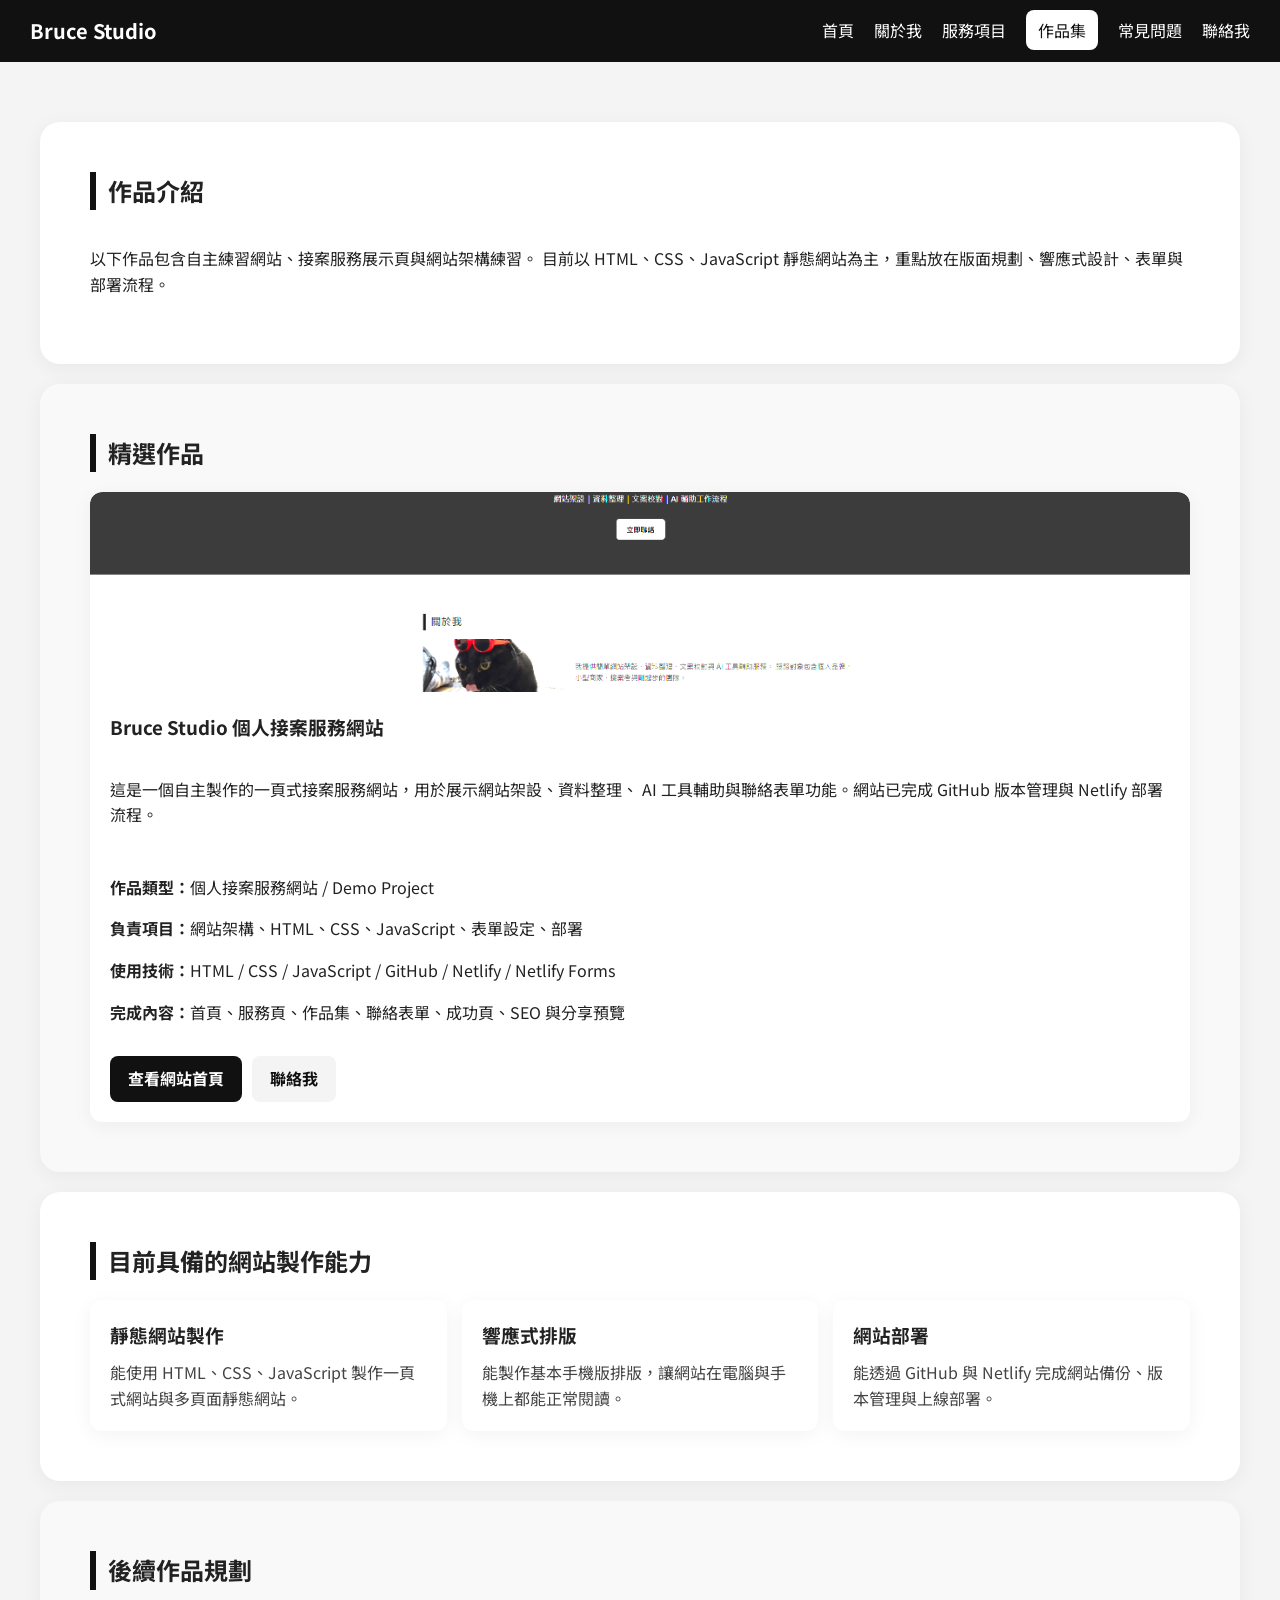
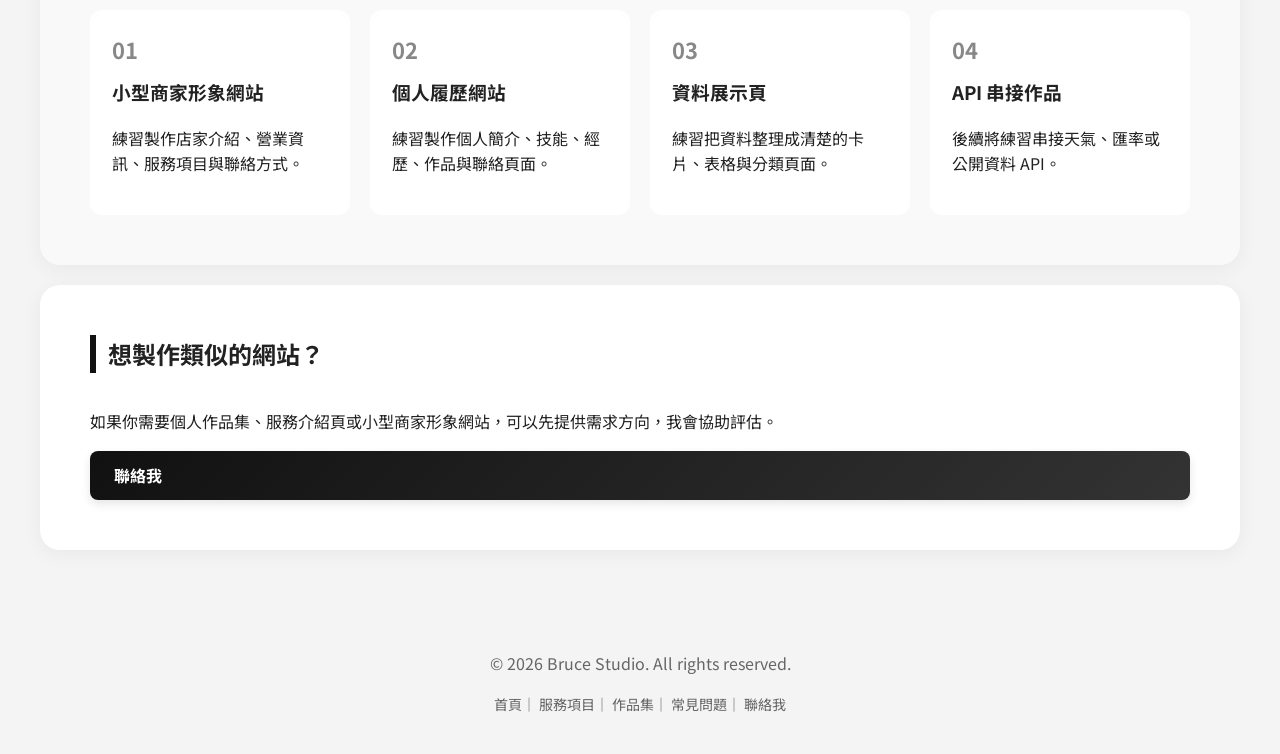
==== portfolio.html @ 26426ffe "Add FAQ page and mobile hamburger menu" ====
<!DOCTYPE html>
<html lang="zh-Hant">
<head>
  <meta charset="UTF-8">
  <meta name="viewport" content="width=device-width, initial-scale=1.0">
  <title>作品集｜Bruce Studio</title>
  <link rel="preconnect" href="https://fonts.googleapis.com">
  <link rel="preconnect" href="https://fonts.gstatic.com" crossorigin>
  <link href="https://fonts.googleapis.com/css2?family=Noto+Sans+TC:wght@400;500;700&display=swap" rel="stylesheet">
  <link rel="stylesheet" href="style.css">
</head>
<body>
  <nav>
    <div class="logo">
      <a href="index.html">Bruce Studio</a>
    </div>
    <button class="menu-toggle" onclick="toggleMenu()">☰</button>
    <ul id="navMenu">
      <li><a href="index.html">首頁</a></li>
      <li><a href="about.html">關於我</a></li>
      <li><a href="services.html">服務項目</a></li>
      <li><a href="portfolio.html" class="active">作品集</a></li>
      <li><a href="faq.html">常見問題</a></li>
      <li><a href="contact.html">聯絡我</a></li>
    </ul>
  </nav>

  <main class="bento-container">
    <section class="bento-item bento-col-span-4">
      <h2>作品介紹</h2>
      <p>
        以下作品包含自主練習網站、接案服務展示頁與網站架構練習。
        目前以 HTML、CSS、JavaScript 靜態網站為主，重點放在版面規劃、響應式設計、表單與部署流程。
      </p>
    </section>

    <section class="bento-item bento-col-span-4">
      <h2>精選作品</h2>

      <div class="portfolio-list featured" style="display: grid; grid-template-columns: 1fr; gap: 20px;">
        <div class="inner-portfolio portfolio-card">
          <img src="images/portfolio-1.jpg" alt="Bruce Studio 個人接案服務網站截圖">

          <div class="portfolio-content">
            <h3>Bruce Studio 個人接案服務網站</h3>

            <p>
              這是一個自主製作的一頁式接案服務網站，用於展示網站架設、資料整理、
              AI 工具輔助與聯絡表單功能。網站已完成 GitHub 版本管理與 Netlify 部署流程。
            </p>

            <div class="project-info" style="margin: 15px 0;">
              <p><strong>作品類型：</strong>個人接案服務網站 / Demo Project</p>
              <p><strong>負責項目：</strong>網站架構、HTML、CSS、JavaScript、表單設定、部署</p>
              <p><strong>使用技術：</strong>HTML / CSS / JavaScript / GitHub / Netlify / Netlify Forms</p>
              <p><strong>完成內容：</strong>首頁、服務頁、作品集、聯絡表單、成功頁、SEO 與分享預覽</p>
            </div>

            <div class="portfolio-actions" style="margin-top: auto; display: flex; gap: 10px; flex-wrap: wrap;">
              <a href="index.html" class="portfolio-button">查看網站首頁</a>
              <a href="contact.html" class="portfolio-button secondary" style="background-color: #f4f4f4; color: #111;">聯絡我</a>
            </div>
          </div>
        </div>
      </div>
    </section>

    <section class="bento-item bento-col-span-4">
      <h2>目前具備的網站製作能力</h2>

      <div class="services-list" style="flex-direction: row; flex-wrap: wrap;">
        <div class="inner-card card" style="flex: 1; min-width: 250px;">
          <h3>靜態網站製作</h3>
          <p>能使用 HTML、CSS、JavaScript 製作一頁式網站與多頁面靜態網站。</p>
        </div>

        <div class="inner-card card" style="flex: 1; min-width: 250px;">
          <h3>響應式排版</h3>
          <p>能製作基本手機版排版，讓網站在電腦與手機上都能正常閱讀。</p>
        </div>

        <div class="inner-card card" style="flex: 1; min-width: 250px;">
          <h3>網站部署</h3>
          <p>能透過 GitHub 與 Netlify 完成網站備份、版本管理與上線部署。</p>
        </div>
      </div>
    </section>

    <section class="bento-item bento-col-span-4">
      <h2>後續作品規劃</h2>

      <div class="process">
        <div class="process-step">
          <span>01</span>
          <h3>小型商家形象網站</h3>
          <p>練習製作店家介紹、營業資訊、服務項目與聯絡方式。</p>
        </div>

        <div class="process-step">
          <span>02</span>
          <h3>個人履歷網站</h3>
          <p>練習製作個人簡介、技能、經歷、作品與聯絡頁面。</p>
        </div>

        <div class="process-step">
          <span>03</span>
          <h3>資料展示頁</h3>
          <p>練習把資料整理成清楚的卡片、表格與分類頁面。</p>
        </div>

        <div class="process-step">
          <span>04</span>
          <h3>API 串接作品</h3>
          <p>後續將練習串接天氣、匯率或公開資料 API。</p>
        </div>
      </div>
    </section>

    <section class="bento-item bento-col-span-4 cta-section">
      <h2>想製作類似的網站？</h2>
      <p>如果你需要個人作品集、服務介紹頁或小型商家形象網站，可以先提供需求方向，我會協助評估。</p>
      <a href="contact.html" class="btn btn-dark">聯絡我</a>
    </section>
  </main>

  <footer>
    <p>© 2026 Bruce Studio. All rights reserved.</p>
    <p class="footer-links">
      <a href="index.html">首頁</a>｜
      <a href="services.html">服務項目</a>｜
      <a href="portfolio.html">作品集</a>｜
      <a href="faq.html">常見問題</a>｜
      <a href="contact.html">聯絡我</a>
    </p>
  </footer>
  <script src="script.js"></script>
</body>
</html>
---- style.css ----
/* ===== 全站基礎設定 ===== */
:root {
  --color-muted: #888888;
  --color-card: #ffffff;
  --radius: 12px;
}

html {
  scroll-behavior: smooth;
}

body {
  margin: 0;
  font-family: 'Noto Sans TC', Arial, "Microsoft JhengHei", sans-serif;
  background-color: #f4f4f4;
  color: #222;
  line-height: 1.6;
}

@keyframes gradientBG {
  0% { background-position: 0% 50%; }
  50% { background-position: 100% 50%; }
  100% { background-position: 0% 50%; }
}

a {
  text-decoration: none;
  color: inherit;
}

img {
  max-width: 100%;
  display: block;
  border-radius: 12px;
}

/* ===== 導覽列 ===== */
nav {
  background-color: #111;
  color: white;
  padding: 15px 30px;
  display: flex;
  justify-content: space-between;
  align-items: center;
}

nav .logo {
  font-weight: bold;
  font-size: 20px;
}

.logo a {
  color: white;
  font-weight: bold;
  font-size: 20px;
}

.logo a:hover {
  color: #ccc;
}

nav ul {
  list-style: none;
  display: flex;
  gap: 20px;
  padding: 0;
  margin: 0;
}

nav a {
  transition: color 0.2s;
}

nav a:hover {
  color: #ccc;
}
nav a.active {
  background-color: white;
  color: #111;
  padding: 8px 12px;
  border-radius: 8px;
}

.menu-toggle {
  display: none;
  background: none;
  border: none;
  color: white;
  font-size: 28px;
  cursor: pointer;
}

/* ===== Bento Grid Container ===== */
.bento-container {
  display: grid;
  grid-template-columns: repeat(4, 1fr);
  grid-auto-flow: dense;
  gap: 20px;
  max-width: 1200px;
  margin: 40px auto;
  padding: 20px;
}

/* Bento Span Utilities */
.bento-col-span-1 { grid-column: span 1; }
.bento-col-span-2 { grid-column: span 2; }
.bento-col-span-3 { grid-column: span 3; }
.bento-col-span-4 { grid-column: span 4; }

.bento-row-span-1 { grid-row: span 1; }
.bento-row-span-2 { grid-row: span 2; }
.bento-row-span-3 { grid-row: span 3; }

/* Bento Item Base */
.bento-item {
  background-color: #ffffff;
  border: none;
  border-radius: 20px; /* More rounded for bento style */
  padding: 50px;
  transition: all 0.3s ease;
  box-shadow: 0 4px 20px rgba(0,0,0,0.05);
  display: flex;
  flex-direction: column;
}

.bento-item:nth-child(even):not(.hero) {
  background-color: #f9f9f9;
}

.bento-item:hover {
  transform: translateY(-5px);
  box-shadow: 0 15px 30px rgba(0,0,0,0.1);
}

.bento-item h2 {
  border-left: 6px solid #111;
  padding-left: 12px;
  margin-top: 0;
  margin-bottom: 20px;
}

/* ===== 特定區塊微調 ===== */
.hero {
  background: linear-gradient(-45deg, #111, #333, #222, #444);
  background-size: 400% 400%;
  animation: gradientBG 10s ease infinite;
  color: white;
  text-align: center;
  justify-content: center;
  align-items: center;
}

.hero h1 {
  font-size: 42px;
  margin-bottom: 10px;
  margin-top: 0;
}

.hero p {
  font-size: 18px;
  margin-bottom: 30px;
}

.btn {
  background: linear-gradient(135deg, #ffffff, #f0f0f0);
  color: #111;
  padding: 12px 24px;
  border: none;
  border-radius: 8px;
  font-size: 16px;
  cursor: pointer;
  font-weight: bold;
  transition: all 0.3s ease;
  box-shadow: 0 4px 10px rgba(0,0,0,0.1);
}

.btn:hover {
  background: linear-gradient(135deg, #f0f0f0, #ffffff);
  transform: translateY(-2px);
  box-shadow: 0 6px 15px rgba(0,0,0,0.15);
}

.btn-dark {
  background: linear-gradient(135deg, #111, #333);
  color: white;
}

.btn-dark:hover {
  background: linear-gradient(135deg, #333, #555);
}

.tech-tag {
  background-color: #f4f4f4;
  padding: 8px 15px;
  border-radius: 20px;
  font-weight: bold;
  color: #333;
}

.about-content {
  display: flex;
  gap: 20px;
  align-items: center;
}

.photo-box {
  background-color: #ddd;
  width: 150px;
  height: 150px;
  flex-shrink: 0;
  border-radius: 50%;
  overflow: hidden;
}

.photo-box img {
  width: 100%;
  height: 100%;
  object-fit: cover;
}

/* Lists and Inner Cards */
.services-list, .pricing-list, .faq-list {
  display: flex;
  flex-direction: column;
  gap: 15px;
  flex-grow: 1;
}

.pricing-list {
  flex-direction: row; /* Pricing usually horizontal */
}

.inner-card, .inner-faq-item {
  background-color: #ffffff;
  padding: 20px;
  border-radius: 12px;
  border: none;
  box-shadow: 0 4px 20px rgba(0,0,0,0.05);
}

.inner-card h3, .inner-faq-item h3 {
  margin-top: 0;
  margin-bottom: 10px;
}

.inner-faq-item p, .inner-card p {
  margin: 0;
  color: #444;
}

.inner-price-card {
  flex: 1;
  background-color: #ffffff;
  padding: 25px;
  border-radius: 12px;
  border: none;
  box-shadow: 0 4px 20px rgba(0,0,0,0.05);
  display: flex;
  flex-direction: column;
}

.inner-price-card h3 {
  margin-top: 0;
}

.inner-price-card.highlight {
  background: linear-gradient(135deg, #111, #333);
  color: white;
  border: none;
  transform: scale(1.05);
  box-shadow: 0 10px 20px rgba(0,0,0,0.15);
}

.inner-price-card ul {
  padding-left: 20px;
  margin-bottom: 0;
}

.price {
  font-size: 28px;
  font-weight: bold;
  margin: 15px 0;
}

.pricing-note {
  text-align: center;
  color: #666;
  font-size: 14px;
  margin-top: 20px;
}

.portfolio-list {
  display: flex;
  flex-direction: column;
  gap: 20px;
  flex-grow: 1;
}

.inner-portfolio {
  background-color: #ffffff;
  border-radius: 12px;
  border: none;
  box-shadow: 0 4px 20px rgba(0,0,0,0.05);
  overflow: hidden;
  display: flex;
  flex-direction: column;
  height: 100%;
}

.inner-portfolio img {
  width: 100%;
  height: 200px;
  object-fit: cover;
  border-radius: 12px 12px 0 0;
}

.portfolio-content {
  padding: 20px;
  flex-grow: 1;
  display: flex;
  flex-direction: column;
}

.portfolio-content h3 {
  margin-top: 0;
}

.tech {
  font-size: 14px;
  color: #666;
  font-weight: bold;
  margin-bottom: 15px;
}

.portfolio-button {
  display: inline-block;
  margin-top: auto;
  background-color: #111;
  color: white;
  padding: 10px 18px;
  border-radius: 8px;
  font-weight: bold;
  text-align: center;
}

.portfolio-button:hover {
  background-color: #444;
}

/* ===== 表單 ===== */
form {
  display: grid;
  gap: 15px;
  flex-grow: 1;
}

.form-group {
  display: flex;
  flex-direction: column;
  gap: 5px;
}

.form-group label {
  font-weight: bold;
  font-size: 14px;
  color: #333;
}

input,
textarea {
  width: 100%;
  padding: 12px;
  font-size: 16px;
  border: 1px solid #ccc;
  border-radius: 8px;
  box-sizing: border-box;
}

textarea {
  min-height: 120px;
  resize: vertical;
}

.hidden {
  display: none;
}

.message {
  margin-top: 15px;
  font-weight: bold;
  color: green;
}

footer {
  text-align: center;
  padding: 25px;
  color: #666;
}

.footer-links {
  margin-top: 8px;
  font-size: 14px;
}

.footer-links a {
  color: #666;
}

.footer-links a:hover {
  color: #111;
}
.contact-note {
  color: #666;
  margin-bottom: 20px;
}

.note {
  margin-top: 20px;
  color: var(--color-muted);
  font-size: 14px;
}

.card ul,
.price-card ul {
  text-align: left;
  padding-left: 20px;
}

.process {
  display: grid;
  grid-template-columns: repeat(4, 1fr);
  gap: 20px;
}

.process-step {
  background-color: var(--color-card);
  padding: 22px;
  border-radius: var(--radius);
}

.process-step span {
  display: inline-block;
  font-weight: bold;
  font-size: 22px;
  margin-bottom: 10px;
  color: var(--color-muted);
}

.process-step h3 {
  margin-top: 0;
}

.warning-box {
  background-color: #fff7e6;
  border-left: 6px solid #ffb020;
  padding: 20px;
  border-radius: var(--radius);
}

.warning-box p {
  margin: 0;
}

/* ===== 手機版與平板版排版 ===== */
@media (max-width: 900px) {
  .bento-container {
    grid-template-columns: repeat(2, 1fr);
  }
  .bento-col-span-3, .bento-col-span-4 {
    grid-column: span 2;
  }
  .pricing-list {
    flex-direction: column;
  }
  .inner-price-card.highlight {
    transform: none;
  }
  .process {
    grid-template-columns: repeat(2, 1fr);
  }
}

@media (max-width: 600px) {
  nav {
    flex-wrap: wrap;
    gap: 15px;
  }
  .menu-toggle {
    display: block;
  }
  nav ul {
    display: none;
    width: 100%;
    flex-direction: column;
    text-align: center;
    gap: 15px;
    margin-top: 10px;
  }
  nav ul.show {
    display: flex;
  }
  .bento-container {
    grid-template-columns: 1fr;
    padding: 10px;
  }
  .bento-col-span-1, .bento-col-span-2, .bento-col-span-3, .bento-col-span-4 {
    grid-column: span 1;
  }
  .bento-row-span-1, .bento-row-span-2, .bento-row-span-3 {
    grid-row: span 1;
  }
  .hero h1 {
    font-size: 32px;
  }
  .about-content {
    flex-direction: column;
    text-align: center;
  }
  .process {
    grid-template-columns: 1fr;
  }
}
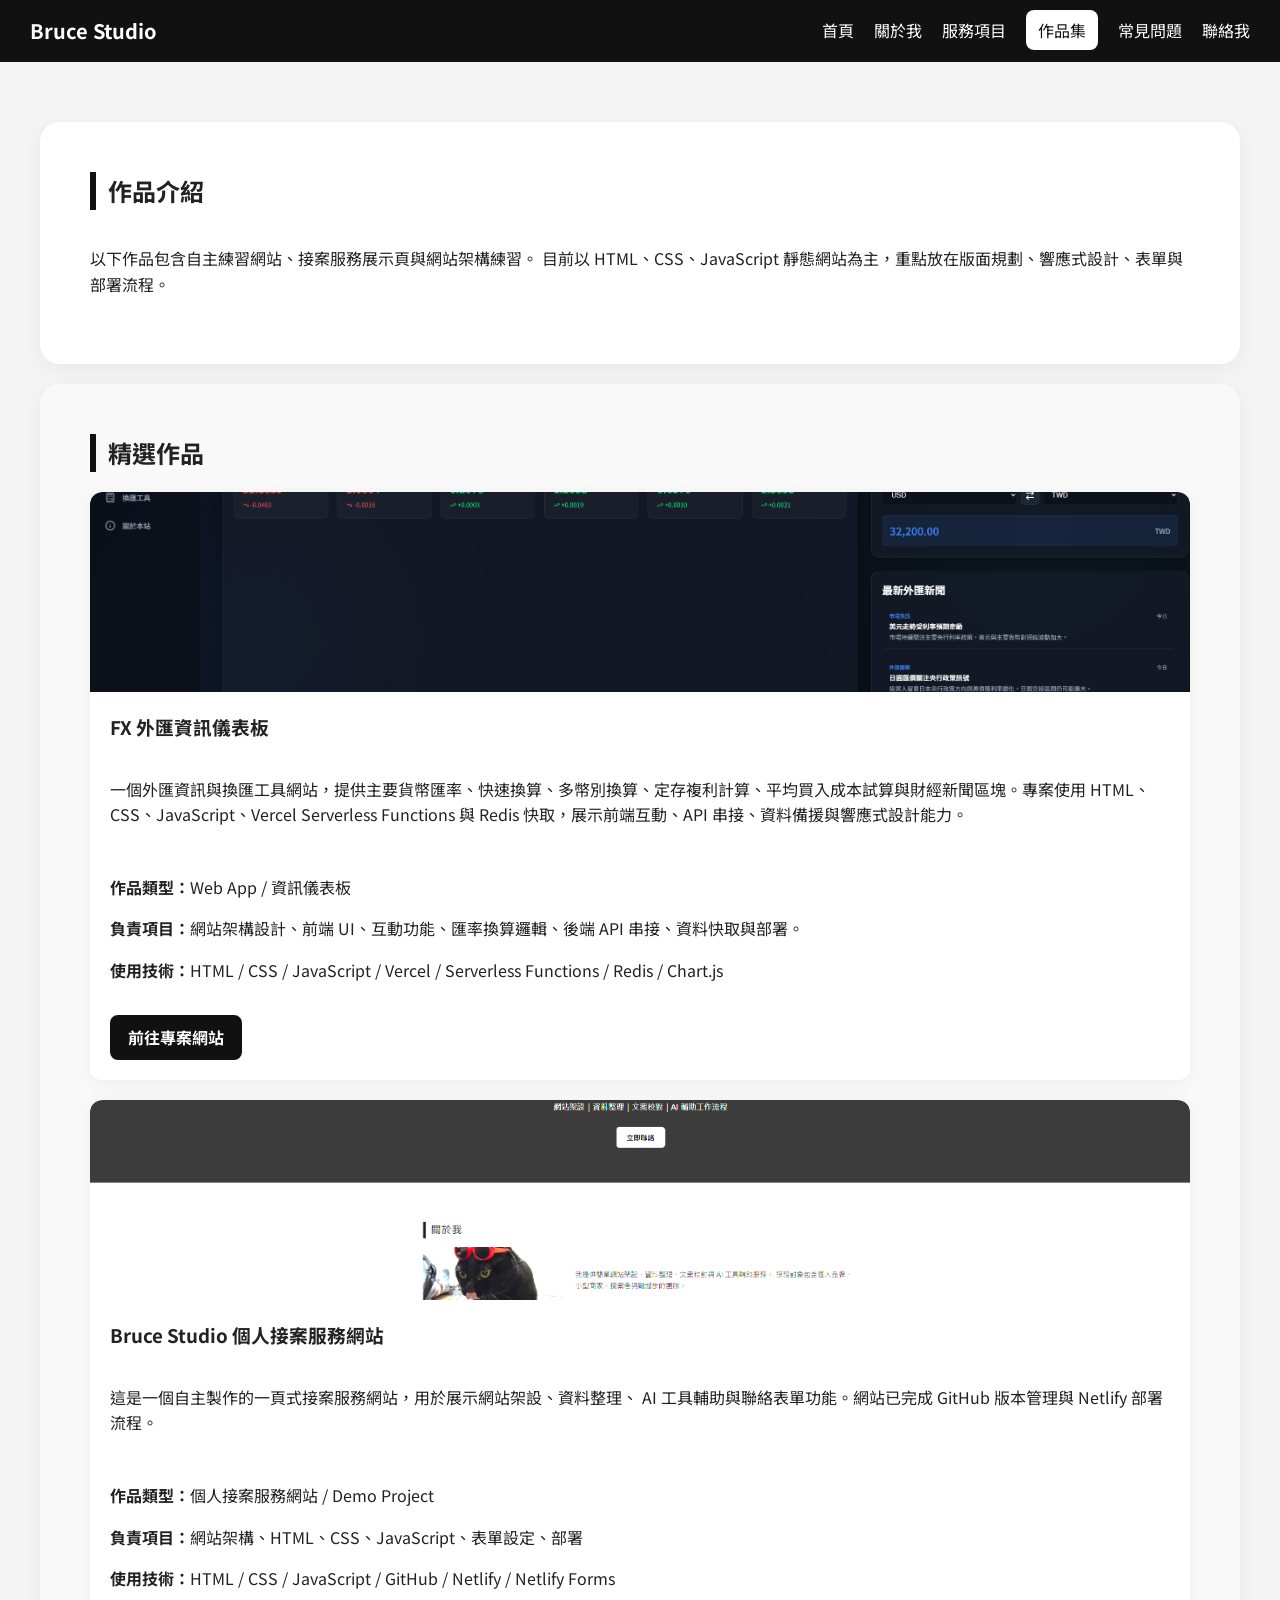
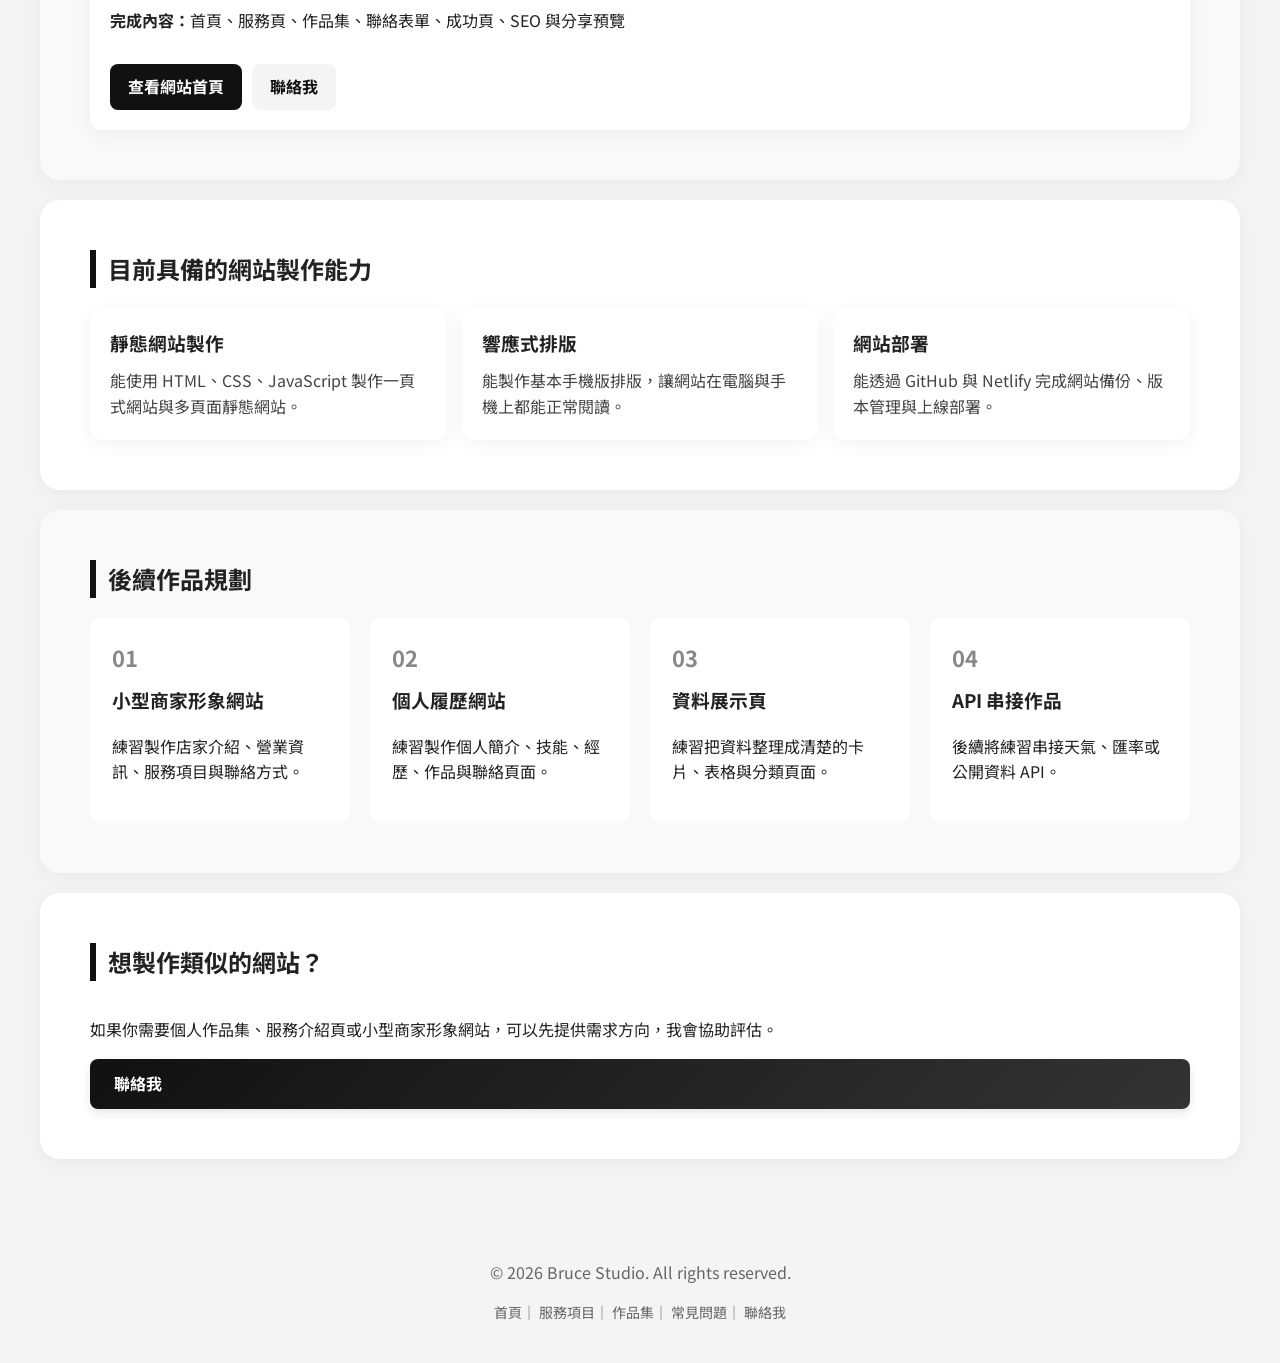
==== commit d0e4eaab: "Add FX Dashboard project to portfolio" ====
--- a/portfolio.html
+++ b/portfolio.html
@@ -38,6 +38,28 @@
       <h2>精選作品</h2>
 
       <div class="portfolio-list featured" style="display: grid; grid-template-columns: 1fr; gap: 20px;">
+        <div class="inner-portfolio portfolio-card">
+          <img src="images/portfolio-2.png" alt="FX 外匯資訊儀表板截圖">
+
+          <div class="portfolio-content">
+            <h3>FX 外匯資訊儀表板</h3>
+
+            <p>
+              一個外匯資訊與換匯工具網站，提供主要貨幣匯率、快速換算、多幣別換算、定存複利計算、平均買入成本試算與財經新聞區塊。專案使用 HTML、CSS、JavaScript、Vercel Serverless Functions 與 Redis 快取，展示前端互動、API 串接、資料備援與響應式設計能力。
+            </p>
+
+            <div class="project-info" style="margin: 15px 0;">
+              <p><strong>作品類型：</strong>Web App / 資訊儀表板</p>
+              <p><strong>負責項目：</strong>網站架構設計、前端 UI、互動功能、匯率換算邏輯、後端 API 串接、資料快取與部署。</p>
+              <p><strong>使用技術：</strong>HTML / CSS / JavaScript / Vercel / Serverless Functions / Redis / Chart.js</p>
+            </div>
+
+            <div class="portfolio-actions" style="margin-top: auto; display: flex; gap: 10px; flex-wrap: wrap;">
+              <a href="https://forex-dashboard-lime.vercel.app/" target="_blank" rel="noopener noreferrer" class="portfolio-button">前往專案網站</a>
+            </div>
+          </div>
+        </div>
+
         <div class="inner-portfolio portfolio-card">
           <img src="images/portfolio-1.jpg" alt="Bruce Studio 個人接案服務網站截圖">
 
